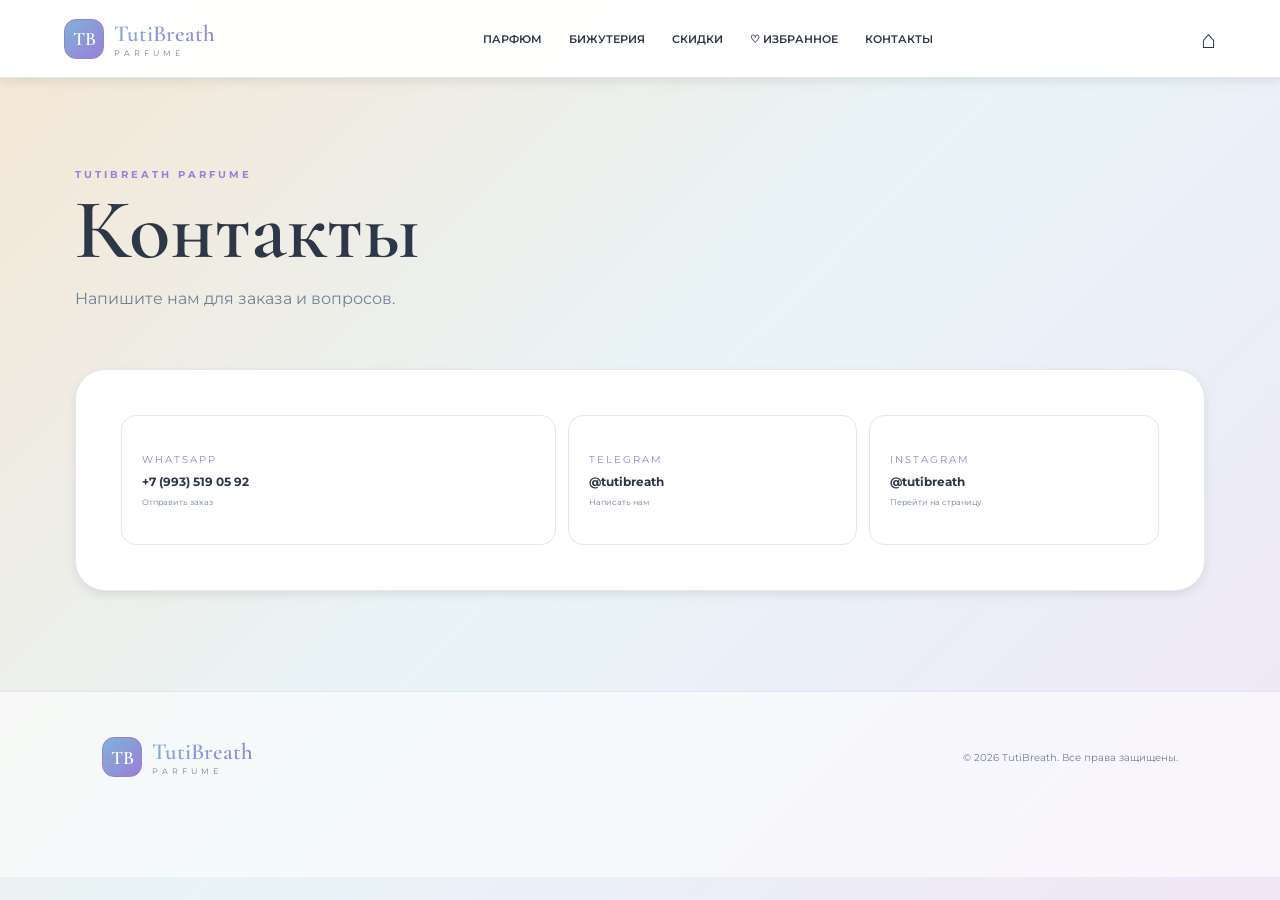
==== pages/contact.html @ c3e3013e "TB- first commit All files format html" ====
<!doctype html>
<html lang="ru">
<head>
<meta charset="UTF-8">
<meta name="viewport" content="width=device-width,initial-scale=1">
<title>Контакты | TutiBreath</title>
<link rel="stylesheet" href="../css/style.css">
</head>
<body>
<header class="header">
<a class="logo" href="../index.html"><span class="logo-mark">TB</span><span><b>TutiBreath</b><small>PARFUME</small></span></a>
<nav class="desktop-nav">
<a href="perfume.html">Парфюм</a>
<a href="jewelry.html">Бижутерия</a>
<a href="../index.html#sales">Скидки</a>
<a href="favorites.html">♡ Избранное</a>
<a href="contact.html">Контакты</a>
</nav>
<a class="head-btn" href="../index.html">⌂</a>
</header>
<main>
<section class="page-hero">
<p class="eyebrow">TUTIBREATH PARFUME</p>
<h1>Контакты</h1>
<p>Напишите нам для заказа и вопросов.</p>
</section>
<section class="contact-strip contact-page">
<a class="contact-mini whatsapp" href="https://wa.me/79935190592" target="_blank"><span>WhatsApp</span><b>+7 (993) 519 05 92</b><small>Отправить заказ</small></a>
<a class="contact-mini" href="https://t.me/tutibreath" target="_blank"><span>Telegram</span><b>@tutibreath</b><small>Написать нам</small></a>
<a class="contact-mini" href="https://instagram.com/tutibreath" target="_blank"><span>Instagram</span><b>@tutibreath</b><small>Перейти на страницу</small></a>
</section>
</main>
<footer><div class="logo"><span class="logo-mark">TB</span><span><b>TutiBreath</b><small>PARFUME</small></span></div><p>© 2026 TutiBreath. Все права защищены.</p></footer>
<nav class="bottom-nav">
<a href="../index.html">⌂<span>Главная</span></a>
<a href="perfume.html">♢<span>Парфюм</span></a>
<a href="favorites.html">♡<span>Избранное</span></a>
<a href="jewelry.html">◇<span>Бижутерия</span></a>
<a href="contact.html">☎<span>Контакты</span></a>
</nav>
</body>
</html>
---- css/style.css ----
@import url('https://fonts.googleapis.com/css2?family=Cormorant+Garamond:wght@500;600;700&family=Montserrat:wght@400;500;600;700&display=swap');
:root{
  --bg: linear-gradient(135deg, #f5e6d3 0%, #e8f4f8 50%, #f0e6f5 100%);
  --bg-solid: #f5e6d3;
  --surface: #ffffff;
  --ink: #2d3748;
  --muted: #718096;
  --accent: #9b7ed9;
  --accent2: #7eb3d8;
  --peach: #f5c9a8;
  --dark: #9b7ed9;
  --line: #e2e8f0;
  --gold: #9b7ed9;
  --shadow: 0 4px 10px rgba(0,0,0,.08);
  --shadow-lg: 0 15px 35px rgba(0,0,0,.12);
}
*{box-sizing:border-box}html{scroll-behavior:smooth}
body{margin:0;background:var(--bg);background-attachment:fixed;color:var(--ink);font-family:Montserrat,Arial,sans-serif;min-height:100vh}
a{text-decoration:none;color:inherit}button,input{font:inherit}
.header{height:78px;position:sticky;top:0;z-index:30;padding:0 5vw;display:flex;align-items:center;justify-content:space-between;background:rgba(255,255,255,.96);backdrop-filter:blur(18px);border-bottom:1px solid var(--line);box-shadow:var(--shadow)}
.logo{display:flex;align-items:center;gap:10px}
.logo-mark{width:40px;height:40px;border:1px solid var(--accent);border-radius:12px;display:grid;place-items:center;color:var(--accent);font:600 19px "Cormorant Garamond",serif;background:linear-gradient(135deg,var(--accent2),var(--accent));color:#fff}
.logo b{display:block;font:600 23px "Cormorant Garamond",serif;background:linear-gradient(135deg,var(--accent2),var(--accent));-webkit-background-clip:text;-webkit-text-fill-color:transparent}
.logo small{display:block;font-size:8px;letter-spacing:4px;color:var(--muted)}
.desktop-nav{display:flex;gap:27px;font-size:11px;font-weight:600;text-transform:uppercase}
.desktop-nav a:hover,.text-link:hover{color:var(--accent)}
.desktop-nav i{font-style:normal;color:var(--accent)}
.head-btn{border:0;background:none;font-size:25px;cursor:pointer;color:var(--ink)}
.menu-btn{display:none}
.hero{min-height:610px;padding:70px 9vw;display:grid;grid-template-columns:1.1fr .9fr;align-items:center;overflow:hidden;background:linear-gradient(135deg,rgba(155,126,217,.95),rgba(245,201,168,.95));color:#fff;border-radius:0 0 30px 30px}
.hero-text{max-width:650px}
.eyebrow{margin:0 0 11px;color:rgba(255,255,255,.9);font-size:10px;letter-spacing:3px;font-weight:700}
.hero h1{margin:0 0 23px;font:600 clamp(54px,7vw,88px)/.9 "Cormorant Garamond",serif;color:#fff}
.hero h1 em{color:#fff;font-style:italic;opacity:.95}
.hero-text>p:not(.eyebrow),.sale-banner p:not(.eyebrow),.contact-strip p:not(.eyebrow){color:rgba(255,255,255,.9);line-height:1.8}
.hero-buttons{display:flex;gap:10px;margin-top:28px}
.btn{display:inline-block;border:1px solid rgba(255,255,255,.4);background:transparent;color:#fff;padding:13px 21px;border-radius:999px;font-size:11px;font-weight:700;cursor:pointer;transition:.25s}
.btn.primary{background:#fff;border-color:#fff;color:var(--accent)}
.btn.primary:hover{transform:translateY(-2px);box-shadow:var(--shadow-lg)}
.hero-circle{width:min(38vw,420px);height:min(38vw,420px);border-radius:50%;display:grid;place-items:center;justify-self:center;background:linear-gradient(145deg,#fff,#f5c9a8);box-shadow:inset -25px -25px 55px rgba(155,126,217,.15),var(--shadow-lg);font:600 80px "Cormorant Garamond",serif;color:rgba(155,126,217,.48)}
.search-panel{max-width:1080px;margin:-35px auto 0;position:relative;z-index:5;background:var(--surface);box-shadow:var(--shadow-lg);border-radius:24px;padding:24px 28px;display:flex;justify-content:space-between;align-items:center;gap:25px}
.search-panel h2,.section h2,.sale-banner h2,.contact-strip h2{font:600 42px/.9 "Cormorant Garamond",serif;margin:0;color:var(--ink)}
.search-box{height:52px;min-width:48%;display:flex;align-items:center;border:2px solid var(--line);border-radius:99px;background:#fff;padding:0 15px;transition:.25s}
.search-box:focus-within{border-color:var(--accent2)}
.search-box>span{font-size:22px;color:var(--muted)}
.search-box input{border:0;outline:0;flex:1;padding:0 12px;background:transparent;color:var(--ink)}
.search-box button{border:0;background:none;color:var(--muted);font-size:10px;cursor:pointer}
.section{max-width:1180px;margin:90px auto;padding:0 25px}
.section-head{display:flex;align-items:end;justify-content:space-between;gap:20px;margin-bottom:30px}
.text-link{font-size:11px;font-weight:700;color:var(--accent)}
.grid{display:grid;grid-template-columns:repeat(4,1fr);gap:18px}
.card{background:var(--surface);border:1px solid var(--line);border-radius:20px;overflow:hidden;transition:.25s;box-shadow:var(--shadow)}
.card:hover{transform:translateY(-5px);box-shadow:var(--shadow-lg)}
.image{height:250px;display:grid;place-items:center;position:relative;overflow:hidden;background:linear-gradient(145deg,#f5e6d3,#e8f4f8)}
.image.jewelry{background:linear-gradient(145deg,#f0e6f5,#e8f4f8)}
.image img{width:100%;height:100%;object-fit:cover}
.placeholder{font:600 48px "Cormorant Garamond",serif;color:rgba(155,126,217,.32)}
.fav{position:absolute;right:12px;top:12px;width:38px;height:38px;border-radius:50%;border:1px solid #fff;background:rgba(255,255,255,.9);cursor:pointer;font-size:20px;z-index:2;color:var(--muted)}
.fav.active{color:#e53e3e;background:#fff0f0}
.sale-tag{position:absolute;left:12px;top:12px;padding:6px 9px;border-radius:99px;background:var(--accent);color:#fff;font-size:9px;font-weight:700}
.card-body{padding:16px}
.cat{font-size:9px;letter-spacing:1.5px;color:var(--accent);font-weight:700;text-transform:uppercase}
.name{font:600 25px/1 "Cormorant Garamond",serif;margin:7px 0 13px;color:var(--ink)}
.prices{display:flex;flex-wrap:wrap;gap:6px}
.price{padding:7px 8px;background:#f5f1fb;border-radius:8px;font-size:10px;font-weight:700;color:var(--accent)}
.actions{display:flex;gap:7px;margin-top:14px}
.small{flex:1;border:1px solid var(--line);background:none;border-radius:10px;padding:9px;font-size:10px;font-weight:700;cursor:pointer;color:var(--ink);transition:.2s}
.small:hover{border-color:var(--accent);color:var(--accent)}
.small.order{background:linear-gradient(135deg,var(--accent2),var(--accent));color:#fff;border-color:transparent}
.small.order:hover{opacity:.9}
.sale-banner{max-width:1130px;margin:100px auto 0;padding:45px 55px;border-radius:30px;background:linear-gradient(135deg,var(--accent),var(--peach));color:#fff;display:flex;justify-content:space-between;align-items:center;gap:25px;box-shadow:var(--shadow-lg)}
.sale-banner .eyebrow{color:rgba(255,255,255,.9)}
.sale-banner p:not(.eyebrow){color:rgba(255,255,255,.9)}
.sale-banner .primary{background:#fff;color:var(--accent);border-color:#fff}
.compact{margin-top:35px}
.contact-strip{max-width:1130px;margin:100px auto;padding:45px;border-radius:30px;background:var(--surface);border:1px solid var(--line);display:grid;grid-template-columns:1.5fr 1fr 1fr;gap:12px;align-items:center;box-shadow:var(--shadow)}
.contact-mini{padding:18px 20px;border:1px solid var(--line);border-radius:15px;font-size:10px;color:var(--accent);transition:.2s}
.contact-mini:hover{border-color:var(--accent);background:#f7f3fd}
.contact-mini b{font-size:12px;color:var(--ink)}
footer{padding:45px 8vw 100px;border-top:1px solid var(--line);display:flex;justify-content:space-between;align-items:center;color:var(--muted);font-size:10px;background:rgba(255,255,255,.6)}
.modal{display:none;position:fixed;inset:0;z-index:100}
.modal.open{display:block}
.modal-backdrop{position:absolute;inset:0;background:rgba(45,55,72,.65);backdrop-filter:blur(5px)}
.modal-box{position:absolute;left:50%;top:50%;transform:translate(-50%,-50%);width:min(850px,92vw);max-height:90vh;overflow:auto;background:var(--surface);border-radius:28px;display:grid;grid-template-columns:.9fr 1.1fr;box-shadow:var(--shadow-lg)}
.close{position:absolute;right:15px;top:8px;border:0;background:none;font-size:30px;cursor:pointer;z-index:2;color:var(--ink)}
.modal-image{min-height:480px;background:linear-gradient(145deg,#f5e6d3,#e8f4f8);display:grid;place-items:center}
.modal-image img{width:100%;height:100%;object-fit:cover}
.modal-info{padding:60px 45px}
.modal-info h2{font:600 48px/1 "Cormorant Garamond",serif;margin:5px 0 20px;color:var(--ink)}
.modal-info>p:not(.eyebrow){font-size:12px;color:var(--muted);line-height:1.8}
.sizes{display:grid;margin:25px 0}
.size{display:flex;justify-content:space-between;padding:13px;border-bottom:1px solid var(--line);font-size:12px}
.modal-actions{display:flex;gap:8px}
.modal-actions .btn{border-color:var(--line);color:var(--ink)}
.modal-actions .btn.primary{background:linear-gradient(135deg,var(--accent2),var(--accent));border-color:transparent;color:#fff}
.mobile-menu{display:none}
.bottom-nav{display:none}
.toast{position:fixed;bottom:90px;left:50%;z-index:200;transform:translate(-50%,20px);opacity:0;background:#2d3748;color:#fff;border-radius:99px;padding:12px 18px;font-size:11px;transition:.25s}
.toast.show{opacity:1;transform:translate(-50%,0)}
@media(max-width:900px){
  .desktop-nav{display:none}.menu-btn{display:inline-block}
  .hero{grid-template-columns:1fr;padding:65px 7vw;min-height:590px;border-radius:0}
  .hero-circle{width:270px;height:270px;position:absolute;right:-70px;bottom:15px;opacity:.7}
  .search-panel{margin:0 18px;display:block}
  .search-box{margin-top:18px;min-width:0}
  .grid{grid-template-columns:repeat(2,1fr)}
  .section{margin:65px auto}
  .sale-banner{margin:65px 18px 0;padding:35px;display:block}
  .sale-banner .btn{margin-top:12px}
  .contact-strip{margin:65px 18px;padding:35px;grid-template-columns:1fr}
  .bottom-nav{position:fixed;display:flex;left:0;right:0;bottom:0;height:68px;z-index:50;background:rgba(255,255,255,.96);backdrop-filter:blur(16px);border-top:1px solid var(--line);justify-content:space-around;box-shadow:0 -5px 15px rgba(0,0,0,.08)}
  .bottom-nav a{font-size:19px;text-align:center;padding:8px 4px;color:var(--muted)}
  .bottom-nav a.active,.bottom-nav a:hover{color:var(--accent)}
  .bottom-nav span{display:block;font-size:8px}
  .mobile-menu{position:fixed;inset:0;z-index:80;background:var(--surface);padding:90px 35px;flex-direction:column;gap:25px}
  .mobile-menu.open{display:flex}
  .mobile-menu a{font:600 38px "Cormorant Garamond",serif;border-bottom:1px solid var(--line);padding-bottom:12px;color:var(--ink)}
}
@media(max-width:560px){
  .header{height:68px;padding:0 18px}.logo b{font-size:20px}.logo-mark{width:35px;height:35px}
  .hero{padding:55px 22px 100px}.hero h1{font-size:58px}.hero-circle{width:220px;height:220px}
  .section{padding:0 15px;margin:55px auto}.section-head{display:block}
  .grid{gap:10px}.image{height:190px}.card-body{padding:12px}.name{font-size:22px}
  .prices{display:block}.price{display:inline-block;margin:2px}
  .actions{display:block}.small{width:100%;margin-top:6px}
  .search-panel h2,.section h2,.sale-banner h2,.contact-strip h2{font-size:36px}
  .modal-box{grid-template-columns:1fr;max-height:92vh}
  .modal-image{min-height:280px;max-height:340px}
  .modal-info{padding:30px 24px 100px}.modal-info h2{font-size:40px}
  .modal-actions{display:block}.modal-actions .btn{width:100%;margin-top:7px}
  footer{display:block;padding-bottom:100px}
}
.page-hero{max-width:1180px;margin:0 auto;padding:90px 25px 20px}
.page-hero h1{font:600 clamp(55px,7vw,85px)/.9 'Cormorant Garamond',serif;margin:0 0 15px;color:var(--ink)}
.page-hero p:not(.eyebrow){color:var(--muted);line-height:1.8}
.page-hero .eyebrow{color:var(--accent)}
.page-search{max-width:500px;margin:25px 0}
.filters{display:flex;gap:7px;flex-wrap:wrap;margin-bottom:25px}
.filter{border:1px solid var(--line);background:none;color:var(--muted);padding:9px 14px;border-radius:99px;font-size:10px;cursor:pointer;transition:.2s}
.filter.active,.filter:hover{background:var(--accent);border-color:var(--accent);color:#fff}
.empty{padding:45px;text-align:center;border:1px dashed var(--line);border-radius:20px;color:var(--muted);font-size:12px;background:var(--surface)}
.contact-page{margin-top:20px}
.contact-page .contact-mini{min-height:130px;display:flex;flex-direction:column;justify-content:center;gap:8px}
.contact-page .contact-mini span{font-size:10px;letter-spacing:2px;color:var(--accent);text-transform:uppercase}
.contact-page .contact-mini small{color:var(--muted)}
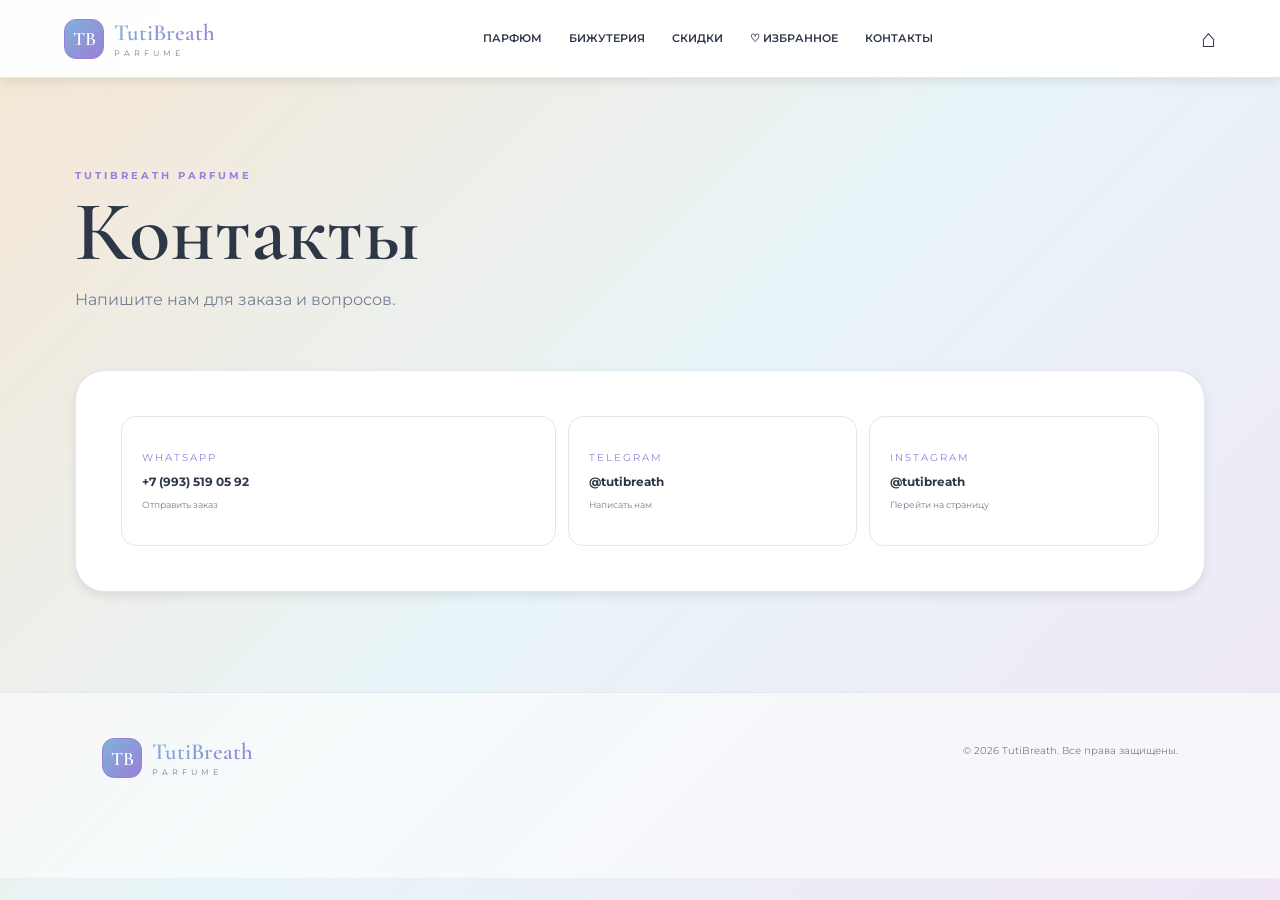
==== commit 6bed7d8f: "data js, bootstrap" ====
--- a/pages/contact.html
+++ b/pages/contact.html
@@ -4,6 +4,8 @@
 <meta charset="UTF-8">
 <meta name="viewport" content="width=device-width,initial-scale=1">
 <title>Контакты | TutiBreath</title>
+<link href="https://cdn.jsdelivr.net/npm/bootstrap@5.3.3/dist/css/bootstrap.min.css" rel="stylesheet">
+<link rel="stylesheet" href="https://cdn.jsdelivr.net/npm/bootstrap-icons@1.11.3/font/bootstrap-icons.min.css">
 <link rel="stylesheet" href="../css/style.css">
 </head>
 <body>
@@ -32,11 +34,11 @@
 </main>
 <footer><div class="logo"><span class="logo-mark">TB</span><span><b>TutiBreath</b><small>PARFUME</small></span></div><p>© 2026 TutiBreath. Все права защищены.</p></footer>
 <nav class="bottom-nav">
-<a href="../index.html">⌂<span>Главная</span></a>
-<a href="perfume.html">♢<span>Парфюм</span></a>
-<a href="favorites.html">♡<span>Избранное</span></a>
-<a href="jewelry.html">◇<span>Бижутерия</span></a>
-<a href="contact.html">☎<span>Контакты</span></a>
+<a class="" href="../index.html"><i class="bi bi-house-door-fill"></i><span>Главная</span></a>
+<a class="" href="perfume.html"><i class="bi bi-stars"></i><span>Парфюм</span></a>
+<a class="" href="favorites.html"><i class="bi bi-heart-fill"></i><span>Избранное</span></a>
+<a class="" href="jewelry.html"><i class="bi bi-gem"></i><span>Бижутерия</span></a>
+<a class=" active" href="contact.html"><i class="bi bi-telephone-fill"></i><span>Контакты</span></a>
 </nav>
 </body>
 </html>
--- a/css/style.css
+++ b/css/style.css
@@ -48,12 +48,22 @@
 .section{max-width:1180px;margin:90px auto;padding:0 25px}
 .section-head{display:flex;align-items:end;justify-content:space-between;gap:20px;margin-bottom:30px}
 .text-link{font-size:11px;font-weight:700;color:var(--accent)}
-.grid{display:grid;grid-template-columns:repeat(4,1fr);gap:18px}
+.grid{width: 100%;}
 .card{background:var(--surface);border:1px solid var(--line);border-radius:20px;overflow:hidden;transition:.25s;box-shadow:var(--shadow)}
 .card:hover{transform:translateY(-5px);box-shadow:var(--shadow-lg)}
-.image{height:250px;display:grid;place-items:center;position:relative;overflow:hidden;background:linear-gradient(145deg,#f5e6d3,#e8f4f8)}
+.image{
+  height:320px;
+  width: 100%;
+  display:flex;
+  padding: 20px;
+  align-items:center;
+  position:relative;
+  overflow:hidden;
+  justify-content: center;
+  background:linear-gradient(145deg,#f5e6d3,#e8f4f8)
+}
 .image.jewelry{background:linear-gradient(145deg,#f0e6f5,#e8f4f8)}
-.image img{width:100%;height:100%;object-fit:cover}
+/*.image img{width:100%;height:100%;object-fit:cover}*/
 .placeholder{font:600 48px "Cormorant Garamond",serif;color:rgba(155,126,217,.32)}
 .fav{position:absolute;right:12px;top:12px;width:38px;height:38px;border-radius:50%;border:1px solid #fff;background:rgba(255,255,255,.9);cursor:pointer;font-size:20px;z-index:2;color:var(--muted)}
 .fav.active{color:#e53e3e;background:#fff0f0}
@@ -80,11 +90,45 @@
 footer{padding:45px 8vw 100px;border-top:1px solid var(--line);display:flex;justify-content:space-between;align-items:center;color:var(--muted);font-size:10px;background:rgba(255,255,255,.6)}
 .modal{display:none;position:fixed;inset:0;z-index:100}
 .modal.open{display:block}
-.modal-backdrop{position:absolute;inset:0;background:rgba(45,55,72,.65);backdrop-filter:blur(5px)}
-.modal-box{position:absolute;left:50%;top:50%;transform:translate(-50%,-50%);width:min(850px,92vw);max-height:90vh;overflow:auto;background:var(--surface);border-radius:28px;display:grid;grid-template-columns:.9fr 1.1fr;box-shadow:var(--shadow-lg)}
+.modal-backdrop{
+  position:absolute;
+  inset:0;
+  background:rgba(45,55,72,.10);
+  backdrop-filter:none;
+  -webkit-backdrop-filter: none;
+}
+.modal-box{
+  position:absolute;
+  left:50%;top:50%;
+  transform:translate(-50%,-50%);
+  width:min(850px,92vw);
+  max-height:90vh;
+  overflow:auto;
+  background:var(--surface);
+  border-radius:28px;
+  display:grid;
+  grid-template-columns:.9fr 1.1fr;
+  box-shadow:var(--shadow-lg)
+}
 .close{position:absolute;right:15px;top:8px;border:0;background:none;font-size:30px;cursor:pointer;z-index:2;color:var(--ink)}
-.modal-image{min-height:480px;background:linear-gradient(145deg,#f5e6d3,#e8f4f8);display:grid;place-items:center}
-.modal-image img{width:100%;height:100%;object-fit:cover}
+.modal-image{
+  min-height:480px;
+  background:linear-gradient(145deg,#f5e6d3,#e8f4f8);
+  display:flex;
+  align-items:center;
+  justify-content: center;
+  overflow: hidden;
+}
+.modal-image img{
+  width:100%;
+  height:100%;
+  object-fit:cover;
+  display: block;
+  max-width: 100%;
+  max-height: 100%;
+  object-fit: contain !important;
+  object-position: center;
+}
 .modal-info{padding:60px 45px}
 .modal-info h2{font:600 48px/1 "Cormorant Garamond",serif;margin:5px 0 20px;color:var(--ink)}
 .modal-info>p:not(.eyebrow){font-size:12px;color:var(--muted);line-height:1.8}
@@ -103,7 +147,6 @@
   .hero-circle{width:270px;height:270px;position:absolute;right:-70px;bottom:15px;opacity:.7}
   .search-panel{margin:0 18px;display:block}
   .search-box{margin-top:18px;min-width:0}
-  .grid{grid-template-columns:repeat(2,1fr)}
   .section{margin:65px auto}
   .sale-banner{margin:65px 18px 0;padding:35px;display:block}
   .sale-banner .btn{margin-top:12px}
@@ -124,10 +167,20 @@
   .prices{display:block}.price{display:inline-block;margin:2px}
   .actions{display:block}.small{width:100%;margin-top:6px}
   .search-panel h2,.section h2,.sale-banner h2,.contact-strip h2{font-size:36px}
-  .modal-box{grid-template-columns:1fr;max-height:92vh}
-  .modal-image{min-height:280px;max-height:340px}
-  .modal-info{padding:30px 24px 100px}.modal-info h2{font-size:40px}
+  .modal-box{
+    grid-template-columns:1fr;
+    max-height:95vh; 
+    width: 96vw;
+     border-radius: 20px;
+     overflow-y: auto !important;
+        -webkit-overflow-scrolling: touch;}
+  .modal-image{min-height:200px;max-height:35vh}
+  .modal-info{padding:20px 20px 100px}.modal-info h2{font-size:32px; margin-bottom: 10px;}
   .modal-actions{display:block}.modal-actions .btn{width:100%;margin-top:7px}
+   .size{
+        padding: 10px 0; /* Ölçü sətirləri arası məsafə azaldıldı */
+        font-size: 11px;
+    }
   footer{display:block;padding-bottom:100px}
 }
 .page-hero{max-width:1180px;margin:0 auto;padding:90px 25px 20px}
@@ -143,3 +196,118 @@
 .contact-page .contact-mini{min-height:130px;display:flex;flex-direction:column;justify-content:center;gap:8px}
 .contact-page .contact-mini span{font-size:10px;letter-spacing:2px;color:var(--accent);text-transform:uppercase}
 .contact-page .contact-mini small{color:var(--muted)}
+
+/* =====================================================
+   BOOTSTRAP GRID + PRODUCT IMAGE FIXES
+   Bootstrap handles the responsive columns; this CSS
+   preserves the existing TutiBreath visual design.
+   ===================================================== */
+
+.grid > [class*="col-"] {
+  display: flex;
+}
+
+/* Product photos are fully visible instead of being cropped. */
+
+.image img {
+  display: block;
+  width: 100%;
+  height: 100%;
+  max-width: 100%;
+  max-height: 100%;
+  object-fit: contain !important;
+  object-position: center center;
+}
+
+/* Modal product photo: also show the whole bottle/item. */
+
+
+.bottom-nav a i {
+  display: block;
+  font-size: 20px;
+  line-height: 1;
+  margin-bottom: 4px;
+}
+.bottom-nav a span {
+  display: block;
+}
+
+@media (max-width: 767.98px) {
+  /* Bootstrap: one product per row on phones. */
+  .grid > .col-12 {
+    width: 100%;
+  }
+
+  .grid.row {
+    --bs-gutter-x: .9rem;
+    --bs-gutter-y: .9rem;
+  }
+
+  .image {
+    height: 320px;
+    padding: 20px;
+  }
+
+  .image img {
+    width: 100%;
+    height: 100%;
+    object-fit: contain !important;
+    object-position: center;
+  }
+
+  .card-body {
+    padding: 15px;
+  }
+
+  .name {
+    font-size: 25px;
+  }
+
+  .prices {
+    display: flex;
+    flex-wrap: wrap;
+  }
+
+  .price {
+    display: inline-block;
+    margin: 0;
+  }
+
+  .actions {
+    display: flex;
+    gap: 7px;
+  }
+
+  .small {
+    width: auto;
+    margin-top: 0;
+  }
+
+  .modal-box {
+    grid-template-columns: 1fr;
+    width: 94vw;
+    max-height: 92vh;
+  }
+
+  .modal-image {
+    min-height: 320px;
+    height: 320px;
+    max-height: none;
+    padding: 20px;
+  }
+
+  .modal-image img {
+    width: 100%;
+    height: 100%;
+    object-fit: contain !important;
+  }
+
+  .modal-info {
+    pad: 30px 24px 100px;
+  }
+
+  .modal-info h2 {
+    font-size: 40px;
+  }
+}
+
